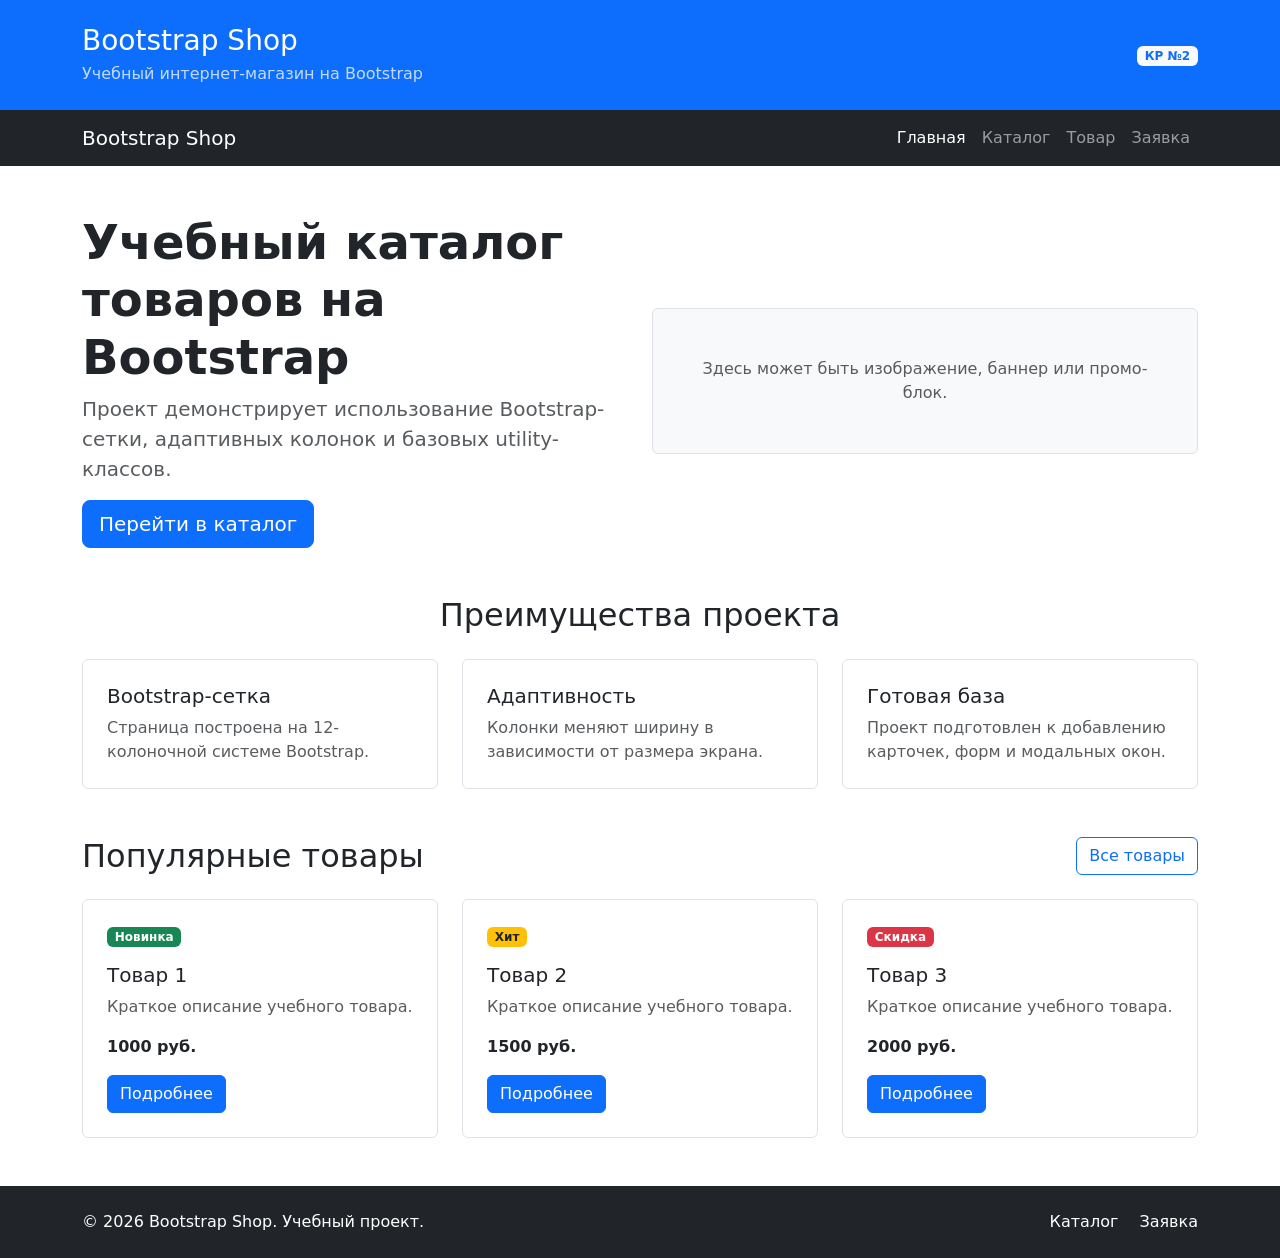
==== index.html @ 542859df "feat: create Bootstrap grid homepage" ====
<!DOCTYPE html>
<html lang="ru">
<head>
  <meta charset="UTF-8">
  <meta name="viewport" content="width=device-width, initial-scale=1.0">
  <title>Главная — Bootstrap Shop</title>
  <link
    href="https://cdn.jsdelivr.net/npm/bootstrap@5.3.3/dist/css/bootstrap.min.css"
    rel="stylesheet"
  >
  <link rel="stylesheet" href="css/custom.css">
</head>
<body>
  <header class="bg-primary text-white py-4">
    <div class="container">
      <div class="row align-items-center">
        <div class="col-12 col-md-8">
          <h1 class="h3 mb-1">Bootstrap Shop</h1>
          <p class="mb-0 opacity-75">
            Учебный интернет-магазин на Bootstrap
          </p>
        </div>
        <div class="col-12 col-md-4 text-md-end mt-3 mt-md-0">
          <span class="badge bg-light text-primary">
            КР №2
          </span>
        </div>
      </div>
    </div>
  </header>

  <nav class="navbar navbar-expand-lg navbar-dark bg-dark">
    <div class="container">
      <a class="navbar-brand" href="index.html">Bootstrap Shop</a>
      <button
        class="navbar-toggler"
        type="button"
        data-bs-toggle="collapse"
        data-bs-target="#mainNavbar"
        aria-controls="mainNavbar"
        aria-expanded="false"
        aria-label="Переключить навигацию"
      >
        <span class="navbar-toggler-icon"></span>
      </button>
      <div class="collapse navbar-collapse" id="mainNavbar">
        <ul class="navbar-nav ms-auto">
          <li class="nav-item">
            <a class="nav-link active" aria-current="page" href="index.html">
              Главная
            </a>
          </li>
          <li class="nav-item">
            <a class="nav-link" href="catalog.html">Каталог</a>
          </li>
          <li class="nav-item">
            <a class="nav-link" href="product.html">Товар</a>
          </li>
          <li class="nav-item">
            <a class="nav-link" href="order.html">Заявка</a>
          </li>
        </ul>
      </div>
    </div>
  </nav>

  <main>
    <section class="container my-5">
      <div class="row align-items-center g-4">
        <div class="col-12 col-lg-6">
          <h2 class="display-5 fw-bold">
            Учебный каталог товаров на Bootstrap
          </h2>
          <p class="lead text-muted">
            Проект демонстрирует использование Bootstrap-сетки,
            адаптивных колонок и базовых utility-классов.
          </p>
          <a class="btn btn-primary btn-lg" href="catalog.html">
            Перейти в каталог
          </a>
        </div>
        <div class="col-12 col-lg-6">
          <div class="placeholder-box p-5 bg-light border rounded text-center">
            <p class="mb-0 text-muted">
              Здесь может быть изображение, баннер или промо-блок.
            </p>
          </div>
        </div>
      </div>
    </section>

    <section class="container my-5">
      <h2 class="text-center mb-4">Преимущества проекта</h2>
      <div class="row g-4">
        <div class="col-12 col-md-4">
          <div class="p-4 border rounded h-100 bg-white">
            <h3 class="h5">Bootstrap-сетка</h3>
            <p class="mb-0 text-muted">
              Страница построена на 12-колоночной системе Bootstrap.
            </p>
          </div>
        </div>
        <div class="col-12 col-md-4">
          <div class="p-4 border rounded h-100 bg-white">
            <h3 class="h5">Адаптивность</h3>
            <p class="mb-0 text-muted">
              Колонки меняют ширину в зависимости от размера экрана.
            </p>
          </div>
        </div>
        <div class="col-12 col-md-4">
          <div class="p-4 border rounded h-100 bg-white">
            <h3 class="h5">Готовая база</h3>
            <p class="mb-0 text-muted">
              Проект подготовлен к добавлению карточек, форм и модальных окон.
            </p>
          </div>
        </div>
      </div>
    </section>

    <section class="container my-5">
      <div class="d-flex justify-content-between align-items-center mb-4">
        <h2 class="mb-0">Популярные товары</h2>
        <a class="btn btn-outline-primary" href="catalog.html">
          Все товары
        </a>
      </div>
      <div class="row g-4">
        <div class="col-12 col-md-6 col-lg-4">
          <div class="border rounded h-100 p-4">
            <span class="badge bg-success mb-3">Новинка</span>
            <h3 class="h5">Товар 1</h3>
            <p class="text-muted">
              Краткое описание учебного товара.
            </p>
            <p class="fw-bold mb-3">1000 руб.</p>
            <a class="btn btn-primary" href="product.html">
              Подробнее
            </a>
          </div>
        </div>
        <div class="col-12 col-md-6 col-lg-4">
          <div class="border rounded h-100 p-4">
            <span class="badge bg-warning text-dark mb-3">Хит</span>
            <h3 class="h5">Товар 2</h3>
            <p class="text-muted">
              Краткое описание учебного товара.
            </p>
            <p class="fw-bold mb-3">1500 руб.</p>
            <a class="btn btn-primary" href="product.html">
              Подробнее
            </a>
          </div>
        </div>
        <div class="col-12 col-md-6 col-lg-4">
          <div class="border rounded h-100 p-4">
            <span class="badge bg-danger mb-3">Скидка</span>
            <h3 class="h5">Товар 3</h3>
            <p class="text-muted">
              Краткое описание учебного товара.
            </p>
            <p class="fw-bold mb-3">2000 руб.</p>
            <a class="btn btn-primary" href="product.html">
              Подробнее
            </a>
          </div>
        </div>
      </div>
    </section>
  </main>

  <footer class="bg-dark text-white py-4 mt-5">
    <div class="container">
      <div class="row align-items-center g-3">
        <div class="col-12 col-md-6">
          <p class="mb-0">
            &copy; 2026 Bootstrap Shop. Учебный проект.
          </p>
        </div>
        <div class="col-12 col-md-6 text-md-end">
          <a class="text-white text-decoration-none me-3" href="catalog.html">
            Каталог
          </a>
          <a class="text-white text-decoration-none" href="order.html">
            Заявка
          </a>
        </div>
      </div>
    </div>
  </footer>

  <script
    src="https://cdn.jsdelivr.net/npm/bootstrap@5.3.3/dist/js/bootstrap.bundle.min.js">
  </script>
</body>
</html>
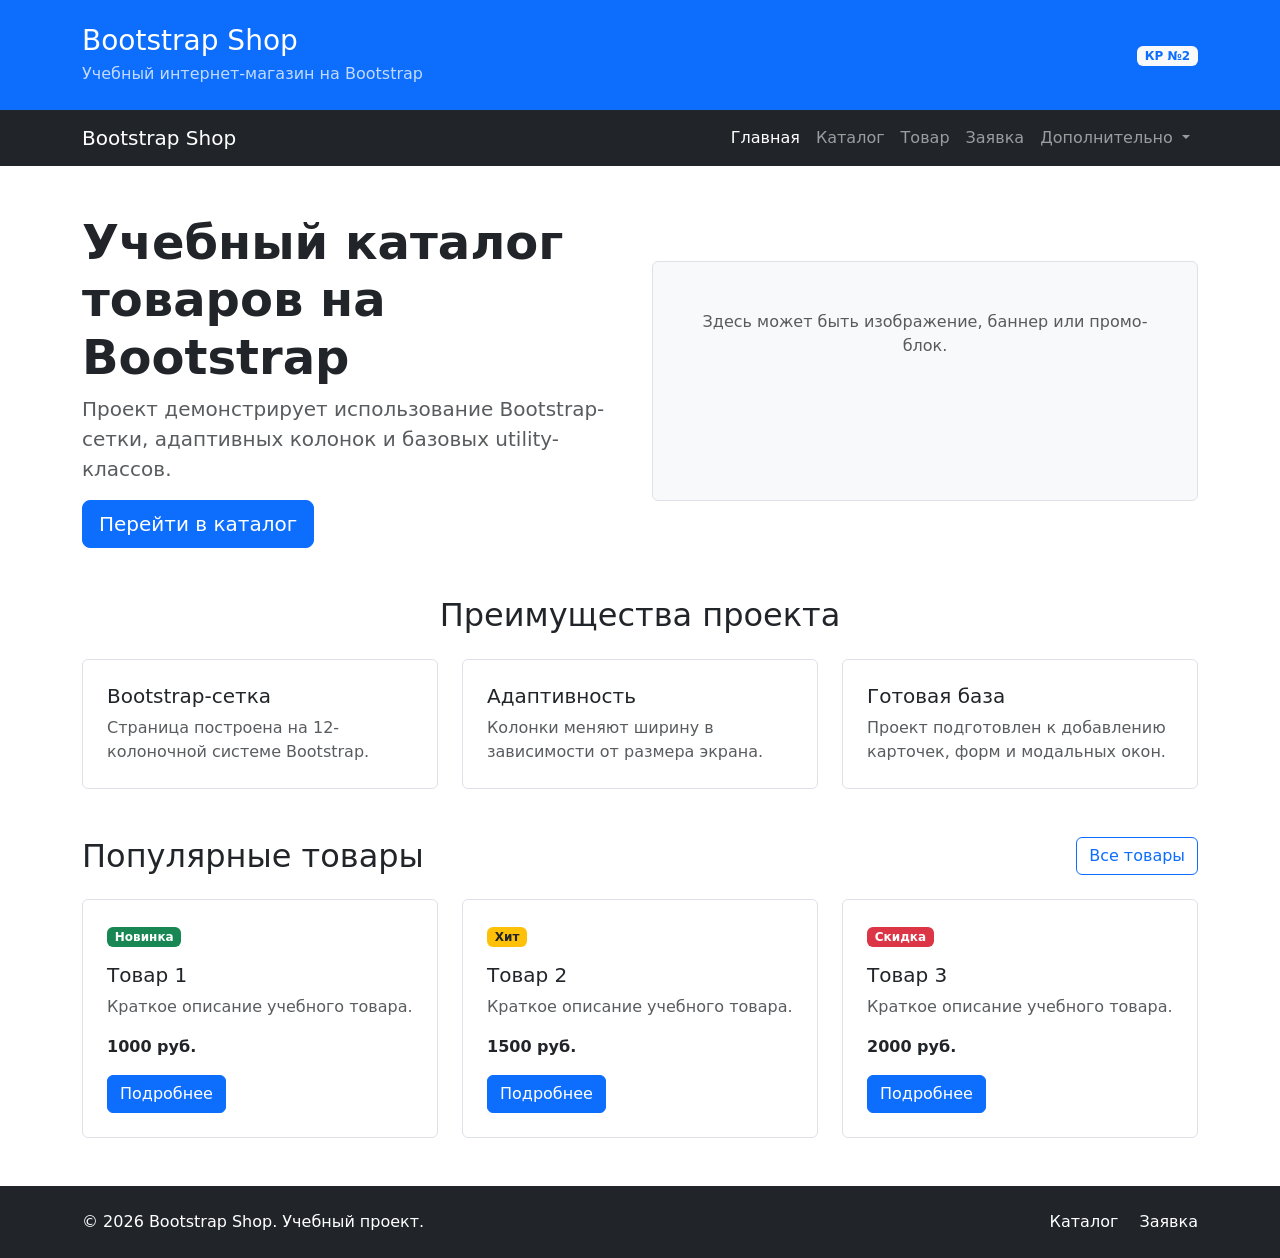
==== commit 77a3e190: "feat: add Bootstrap components pages" ====
--- a/index.html
+++ b/index.html
@@ -5,7 +5,7 @@
   <meta name="viewport" content="width=device-width, initial-scale=1.0">
   <title>Главная — Bootstrap Shop</title>
   <link
-    href="https://cdn.jsdelivr.net/npm/bootstrap@5.3.3/dist/css/bootstrap.min.css"
+    href="https://cdn.jsdelivr.net/npm/bootstrap@5.3.8/dist/css/bootstrap.min.css"
     rel="stylesheet"
   >
   <link rel="stylesheet" href="css/custom.css">
@@ -45,20 +45,34 @@
       </button>
       <div class="collapse navbar-collapse" id="mainNavbar">
         <ul class="navbar-nav ms-auto">
-          <li class="nav-item">
-            <a class="nav-link active" aria-current="page" href="index.html">
-              Главная
-            </a>
-          </li>
-          <li class="nav-item">
-            <a class="nav-link" href="catalog.html">Каталог</a>
-          </li>
-          <li class="nav-item">
-            <a class="nav-link" href="product.html">Товар</a>
-          </li>
-          <li class="nav-item">
-            <a class="nav-link" href="order.html">Заявка</a>
-          </li>
+        <li class="nav-item">
+          <a class="nav-link active" aria-current="page" href="index.html">Главная</a>
+        </li>
+        <li class="nav-item">
+          <a class="nav-link" href="catalog.html">Каталог</a>
+        </li>
+        <li class="nav-item">
+          <a class="nav-link" href="product.html">Товар</a>
+        </li>
+        <li class="nav-item">
+          <a class="nav-link" href="order.html">Заявка</a>
+        </li>
+        <li class="nav-item dropdown">
+          <a
+            class="nav-link dropdown-toggle"
+            href="#"
+            role="button"
+            data-bs-toggle="dropdown"
+            aria-expanded="false"
+          >
+            Дополнительно
+          </a>
+          <ul class="dropdown-menu">
+            <li><a class="dropdown-item" href="catalog.html">Все товары</a></li>
+            <li><a class="dropdown-item" href="order.html">Оформить заявку</a></li>
+            <li><a class="dropdown-item" href="index.html#popular">Популярное</a></li>
+          </ul>
+        </li>
         </ul>
       </div>
     </div>
@@ -119,7 +133,7 @@
       </div>
     </section>
 
-    <section class="container my-5">
+    <section class="container my-5" id="popular">
       <div class="d-flex justify-content-between align-items-center mb-4">
         <h2 class="mb-0">Популярные товары</h2>
         <a class="btn btn-outline-primary" href="catalog.html">
@@ -191,7 +205,7 @@
   </footer>
 
   <script
-    src="https://cdn.jsdelivr.net/npm/bootstrap@5.3.3/dist/js/bootstrap.bundle.min.js">
+    src="https://cdn.jsdelivr.net/npm/bootstrap@5.3.8/dist/js/bootstrap.bundle.min.js">
   </script>
 </body>
-</html>
+</html>
--- a/css/custom.css
+++ b/css/custom.css
@@ -0,0 +1,16 @@
+body {
+  min-height: 100vh;
+}
+
+.placeholder-box {
+  min-height: 240px;
+}
+
+.placeholder-image {
+  min-height: 320px;
+}
+
+.card-img-top {
+  height: 180px;
+  object-fit: cover;
+}
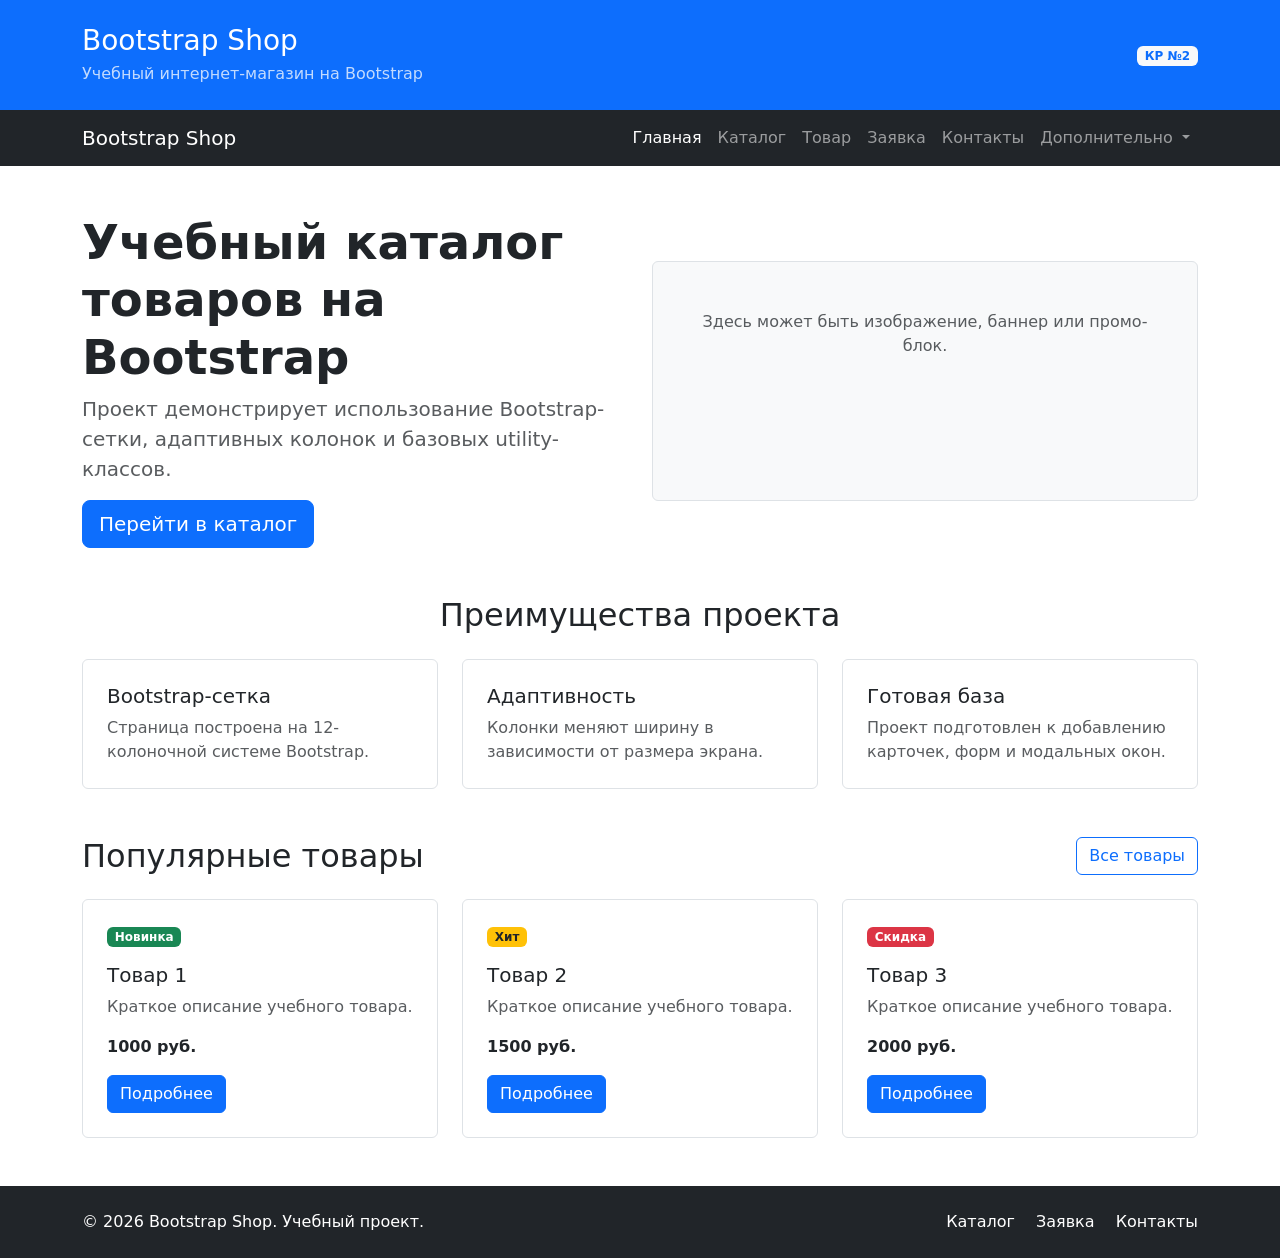
==== commit c03b3e9d: "fix: prepare Bootstrap project for submission" ====
--- a/index.html
+++ b/index.html
@@ -57,6 +57,9 @@
         <li class="nav-item">
           <a class="nav-link" href="order.html">Заявка</a>
         </li>
+        <li class="nav-item">
+          <a class="nav-link" href="contacts.html">Контакты</a>
+        </li>
         <li class="nav-item dropdown">
           <a
             class="nav-link dropdown-toggle"
@@ -196,8 +199,11 @@
           <a class="text-white text-decoration-none me-3" href="catalog.html">
             Каталог
           </a>
-          <a class="text-white text-decoration-none" href="order.html">
+          <a class="text-white text-decoration-none me-3" href="order.html">
             Заявка
+          </a>
+          <a class="text-white text-decoration-none" href="contacts.html">
+            Контакты
           </a>
         </div>
       </div>
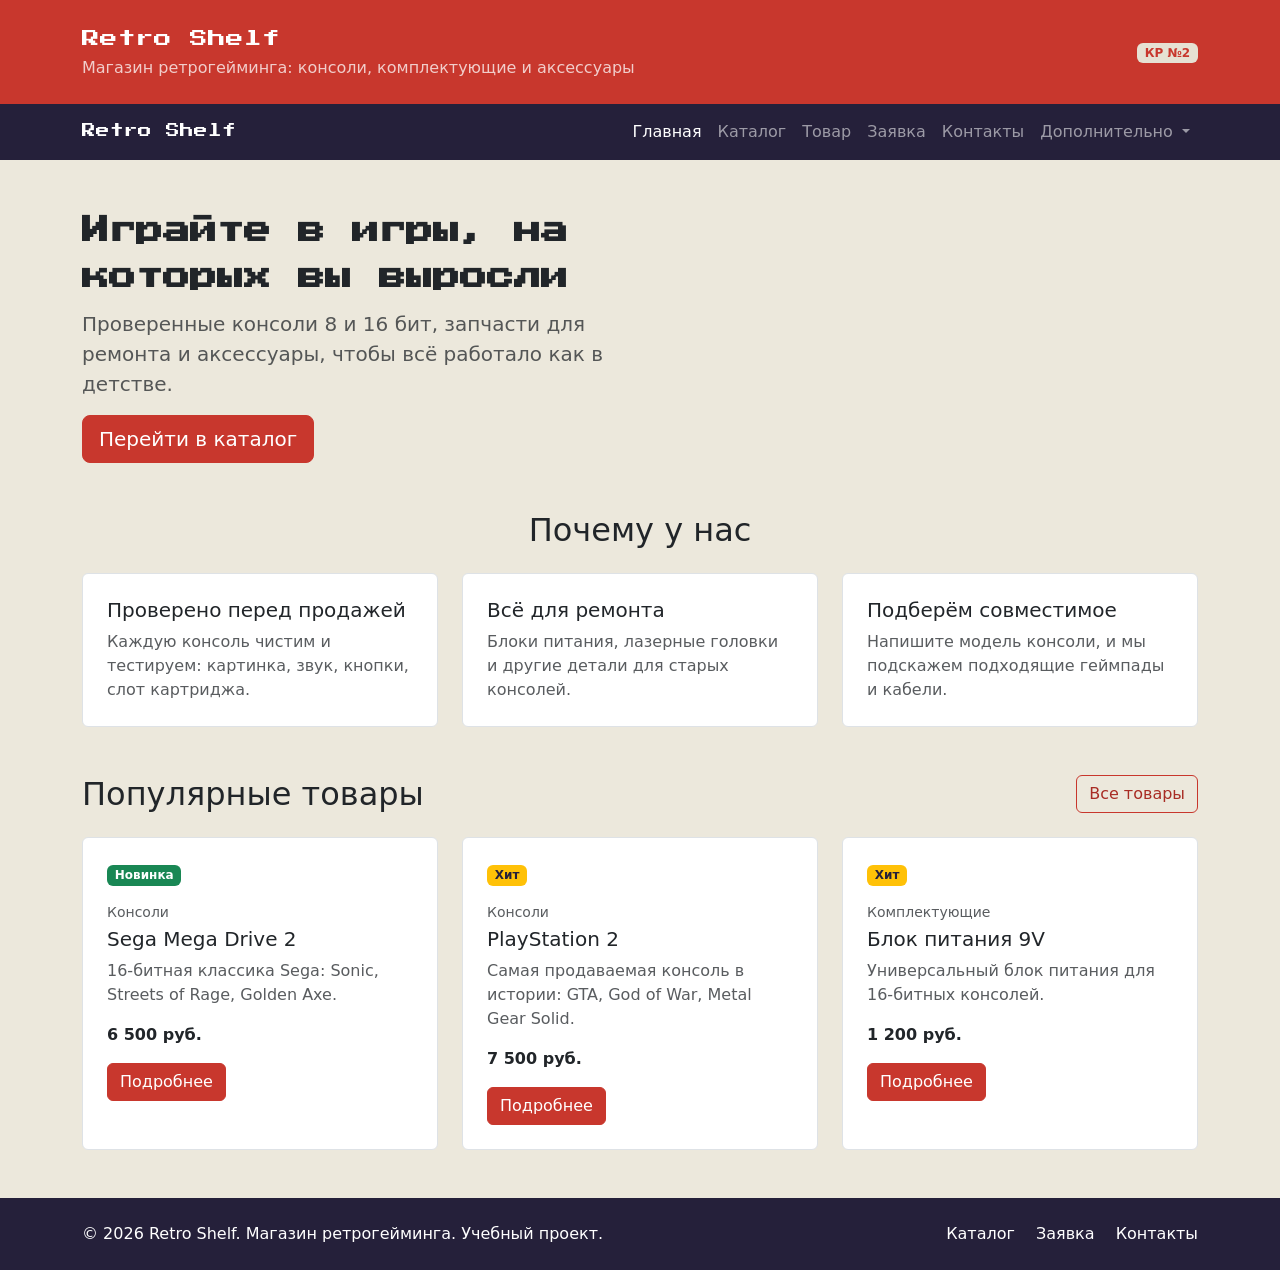
==== commit ce08e49f: "added consoles, accessories, components" ====
--- a/index.html
+++ b/index.html
@@ -3,11 +3,14 @@
 <head>
   <meta charset="UTF-8">
   <meta name="viewport" content="width=device-width, initial-scale=1.0">
-  <title>Главная — Bootstrap Shop</title>
+  <title>Главная — Retro Shelf</title>
   <link
     href="https://cdn.jsdelivr.net/npm/bootstrap@5.3.8/dist/css/bootstrap.min.css"
     rel="stylesheet"
   >
+  <link rel="preconnect" href="https://fonts.googleapis.com">
+  <link rel="preconnect" href="https://fonts.gstatic.com" crossorigin>
+  <link href="https://fonts.googleapis.com/css2?family=Press+Start+2P&display=swap" rel="stylesheet">
   <link rel="stylesheet" href="css/custom.css">
 </head>
 <body>
@@ -15,9 +18,9 @@
     <div class="container">
       <div class="row align-items-center">
         <div class="col-12 col-md-8">
-          <h1 class="h3 mb-1">Bootstrap Shop</h1>
+          <h1 class="h3 mb-1 font-pixel">Retro Shelf</h1>
           <p class="mb-0 opacity-75">
-            Учебный интернет-магазин на Bootstrap
+            Магазин ретрогейминга: консоли, комплектующие и аксессуары
           </p>
         </div>
         <div class="col-12 col-md-4 text-md-end mt-3 mt-md-0">
@@ -31,7 +34,7 @@
 
   <nav class="navbar navbar-expand-lg navbar-dark bg-dark">
     <div class="container">
-      <a class="navbar-brand" href="index.html">Bootstrap Shop</a>
+      <a class="navbar-brand font-pixel" href="index.html">Retro Shelf</a>
       <button
         class="navbar-toggler"
         type="button"
@@ -85,51 +88,44 @@
     <section class="container my-5">
       <div class="row align-items-center g-4">
         <div class="col-12 col-lg-6">
-          <h2 class="display-5 fw-bold">
-            Учебный каталог товаров на Bootstrap
+          <h2 class="display-5 fw-bold font-pixel hero-title">
+            Играйте в игры, на которых вы выросли
           </h2>
           <p class="lead text-muted">
-            Проект демонстрирует использование Bootstrap-сетки,
-            адаптивных колонок и базовых utility-классов.
+            Проверенные консоли 8 и 16 бит, запчасти для ремонта
+            и аксессуары, чтобы всё работало как в детстве.
           </p>
           <a class="btn btn-primary btn-lg" href="catalog.html">
             Перейти в каталог
           </a>
         </div>
-        <div class="col-12 col-lg-6">
-          <div class="placeholder-box p-5 bg-light border rounded text-center">
-            <p class="mb-0 text-muted">
-              Здесь может быть изображение, баннер или промо-блок.
-            </p>
-          </div>
-        </div>
       </div>
     </section>
 
     <section class="container my-5">
-      <h2 class="text-center mb-4">Преимущества проекта</h2>
+      <h2 class="text-center mb-4">Почему у нас</h2>
       <div class="row g-4">
         <div class="col-12 col-md-4">
           <div class="p-4 border rounded h-100 bg-white">
-            <h3 class="h5">Bootstrap-сетка</h3>
+            <h3 class="h5">Проверено перед продажей</h3>
             <p class="mb-0 text-muted">
-              Страница построена на 12-колоночной системе Bootstrap.
+              Каждую консоль чистим и тестируем: картинка, звук, кнопки, слот картриджа.
             </p>
           </div>
         </div>
         <div class="col-12 col-md-4">
           <div class="p-4 border rounded h-100 bg-white">
-            <h3 class="h5">Адаптивность</h3>
+            <h3 class="h5">Всё для ремонта</h3>
             <p class="mb-0 text-muted">
-              Колонки меняют ширину в зависимости от размера экрана.
+              Блоки питания, лазерные головки и другие детали для старых консолей.
             </p>
           </div>
         </div>
         <div class="col-12 col-md-4">
           <div class="p-4 border rounded h-100 bg-white">
-            <h3 class="h5">Готовая база</h3>
+            <h3 class="h5">Подберём совместимое</h3>
             <p class="mb-0 text-muted">
-              Проект подготовлен к добавлению карточек, форм и модальных окон.
+              Напишите модель консоли, и мы подскажем подходящие геймпады и кабели.
             </p>
           </div>
         </div>
@@ -145,40 +141,43 @@
       </div>
       <div class="row g-4">
         <div class="col-12 col-md-6 col-lg-4">
-          <div class="border rounded h-100 p-4">
+          <div class="border rounded h-100 p-4 bg-white">
             <span class="badge bg-success mb-3">Новинка</span>
-            <h3 class="h5">Товар 1</h3>
+            <p class="small text-muted mb-1">Консоли</p>
+            <h3 class="h5">Sega Mega Drive 2</h3>
             <p class="text-muted">
-              Краткое описание учебного товара.
-            </p>
-            <p class="fw-bold mb-3">1000 руб.</p>
-            <a class="btn btn-primary" href="product.html">
+              16-битная классика Sega: Sonic, Streets of Rage, Golden Axe.
+            </p>
+            <p class="fw-bold mb-3">6&nbsp;500 руб.</p>
+            <a class="btn btn-primary" href="product.html#mega-drive-2">
               Подробнее
             </a>
           </div>
         </div>
         <div class="col-12 col-md-6 col-lg-4">
-          <div class="border rounded h-100 p-4">
+          <div class="border rounded h-100 p-4 bg-white">
             <span class="badge bg-warning text-dark mb-3">Хит</span>
-            <h3 class="h5">Товар 2</h3>
+            <p class="small text-muted mb-1">Консоли</p>
+            <h3 class="h5">PlayStation 2</h3>
             <p class="text-muted">
-              Краткое описание учебного товара.
-            </p>
-            <p class="fw-bold mb-3">1500 руб.</p>
-            <a class="btn btn-primary" href="product.html">
+              Самая продаваемая консоль в истории: GTA, God of War, Metal Gear Solid.
+            </p>
+            <p class="fw-bold mb-3">7&nbsp;500 руб.</p>
+            <a class="btn btn-primary" href="product.html#ps2">
               Подробнее
             </a>
           </div>
         </div>
         <div class="col-12 col-md-6 col-lg-4">
-          <div class="border rounded h-100 p-4">
-            <span class="badge bg-danger mb-3">Скидка</span>
-            <h3 class="h5">Товар 3</h3>
+          <div class="border rounded h-100 p-4 bg-white">
+            <span class="badge bg-warning text-dark mb-3">Хит</span>
+            <p class="small text-muted mb-1">Комплектующие</p>
+            <h3 class="h5">Блок питания 9V</h3>
             <p class="text-muted">
-              Краткое описание учебного товара.
-            </p>
-            <p class="fw-bold mb-3">2000 руб.</p>
-            <a class="btn btn-primary" href="product.html">
+              Универсальный блок питания для 16-битных консолей.
+            </p>
+            <p class="fw-bold mb-3">1&nbsp;200 руб.</p>
+            <a class="btn btn-primary" href="product.html#psu-9v">
               Подробнее
             </a>
           </div>
@@ -192,7 +191,7 @@
       <div class="row align-items-center g-3">
         <div class="col-12 col-md-6">
           <p class="mb-0">
-            &copy; 2026 Bootstrap Shop. Учебный проект.
+            &copy; 2026 Retro Shelf. Магазин ретрогейминга. Учебный проект.
           </p>
         </div>
         <div class="col-12 col-md-6 text-md-end">
--- a/css/custom.css
+++ b/css/custom.css
@@ -1,5 +1,75 @@
+/* Палитра: корпус SNES, индиго CRT-экрана, красный как кнопка NES */
+:root {
+  --bs-primary: #c8372d;
+  --bs-primary-rgb: 200, 55, 45;
+  --bs-dark: #25203a;
+  --bs-dark-rgb: 37, 32, 58;
+  --bs-light-rgb: 230, 225, 211;
+  --bs-link-color: #a82c24;
+  --bs-link-color-rgb: 168, 44, 36;
+  --bs-link-hover-color: #8a231d;
+  --bs-link-hover-color-rgb: 138, 35, 29;
+}
+
 body {
   min-height: 100vh;
+  background-color: #ece8dc;
+}
+
+.btn-primary {
+  --bs-btn-bg: #c8372d;
+  --bs-btn-border-color: #c8372d;
+  --bs-btn-hover-bg: #a82c24;
+  --bs-btn-hover-border-color: #a82c24;
+  --bs-btn-active-bg: #8a231d;
+  --bs-btn-active-border-color: #8a231d;
+  --bs-btn-disabled-bg: #c8372d;
+  --bs-btn-disabled-border-color: #c8372d;
+}
+
+.btn-outline-primary {
+  --bs-btn-color: #a82c24;
+  --bs-btn-border-color: #c8372d;
+  --bs-btn-hover-bg: #c8372d;
+  --bs-btn-hover-border-color: #c8372d;
+  --bs-btn-active-bg: #a82c24;
+  --bs-btn-active-border-color: #a82c24;
+}
+
+.nav-tabs .nav-link {
+  color: #a82c24;
+}
+
+.nav-tabs .nav-link.active {
+  color: #25203a;
+}
+
+.font-pixel {
+  font-family: "Press Start 2P", "Courier New", monospace;
+  line-height: 1.6;
+  letter-spacing: 0;
+}
+
+.navbar-brand.font-pixel {
+  font-size: 0.85rem;
+}
+
+h1.font-pixel {
+  font-size: 1.1rem;
+}
+
+.hero-title {
+  font-size: clamp(1.1rem, 2.6vw, 1.7rem);
+  line-height: 1.7;
+}
+
+/* Заглушка под фото: клетчатый фон, заменяется на <img> */
+.product-photo {
+  display: flex;
+  align-items: center;
+  justify-content: center;
+  color: #6b6558;
+  background: conic-gradient(#d8d2c0 25%, #e6e1d3 0 50%, #d8d2c0 0 75%, #e6e1d3 0) 0 0 / 24px 24px;
 }
 
 .placeholder-box {
@@ -13,4 +83,37 @@
 .card-img-top {
   height: 180px;
   object-fit: cover;
+}
+
+.product-view {
+  display: none;
+}
+
+.product-view:target {
+  display: block;
+}
+
+#products:not(:has(.product-view:target)) > .product-view:first-child {
+  display: block;
+}
+
+/* Самостоятельные доработки */
+
+.card {
+  transition: transform 0.2s ease, box-shadow 0.2s ease;
+}
+
+.card:hover {
+  transform: translateY(-4px);
+  box-shadow: 0 0.5rem 1rem rgba(0, 0, 0, 0.15) !important;
+}
+
+@media (prefers-reduced-motion: reduce) {
+  .card {
+    transition: none;
+  }
+
+  .card:hover {
+    transform: none;
+  }
 }
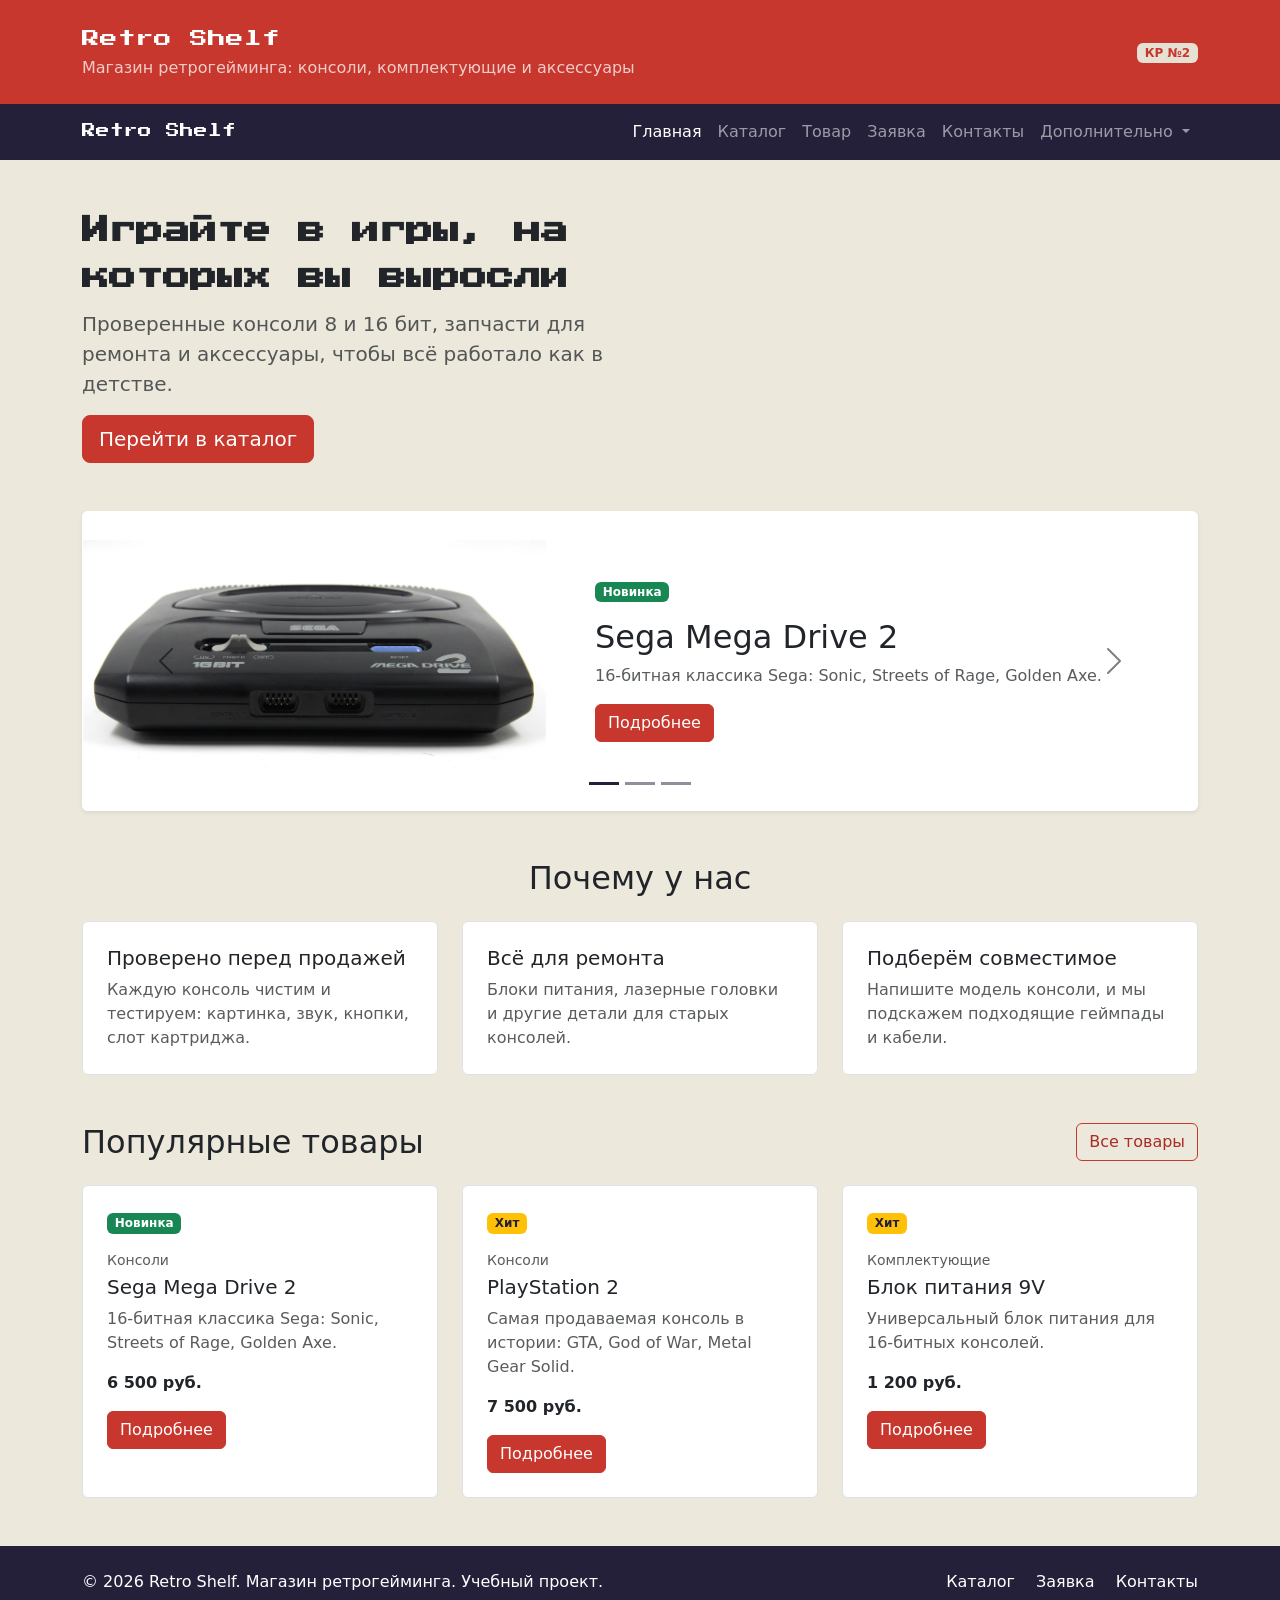
==== commit 42b88130: "доавблена карусель" ====
--- a/index.html
+++ b/index.html
@@ -102,6 +102,69 @@
       </div>
     </section>
 
+    <section class="container my-5" aria-label="Популярные товары">
+      <div id="productCarousel" class="carousel slide shop-carousel rounded shadow-sm" data-bs-ride="carousel" data-bs-interval="5000">
+        <div class="carousel-indicators">
+          <button type="button" data-bs-target="#productCarousel" data-bs-slide-to="0" class="active" aria-current="true" aria-label="Слайд 1"></button>
+          <button type="button" data-bs-target="#productCarousel" data-bs-slide-to="1" aria-label="Слайд 2"></button>
+          <button type="button" data-bs-target="#productCarousel" data-bs-slide-to="2" aria-label="Слайд 3"></button>
+        </div>
+
+        <div class="carousel-inner">
+          <div class="carousel-item active">
+            <div class="row align-items-center g-0">
+              <div class="col-12 col-md-5">
+                <img src="images/segamd2.jpeg" class="d-block w-100 shop-carousel__image" alt="Sega Mega Drive 2">
+              </div>
+              <div class="col-12 col-md-7 p-4 p-md-5">
+                <span class="badge bg-success mb-3">Новинка</span>
+                <h2>Sega Mega Drive 2</h2>
+                <p class="text-muted">16-битная классика Sega: Sonic, Streets of Rage, Golden Axe.</p>
+                <a class="btn btn-primary" href="product.html#mega-drive-2">Подробнее</a>
+              </div>
+            </div>
+          </div>
+
+          <div class="carousel-item">
+            <div class="row align-items-center g-0">
+              <div class="col-12 col-md-5">
+                <img src="images/ps2.jpg" class="d-block w-100 shop-carousel__image" alt="PlayStation 2">
+              </div>
+              <div class="col-12 col-md-7 p-4 p-md-5">
+                <span class="badge bg-warning text-dark mb-3">Хит</span>
+                <h2>PlayStation 2</h2>
+                <p class="text-muted">Популярная консоль для классических игр и приключений.</p>
+                <a class="btn btn-primary" href="product.html#ps2">Подробнее</a>
+              </div>
+            </div>
+          </div>
+
+          <div class="carousel-item">
+            <div class="row align-items-center g-0">
+              <div class="col-12 col-md-5">
+                <img src="images/3ds.jpeg" class="d-block w-100 shop-carousel__image" alt="Nintendo 3DS">
+              </div>
+              <div class="col-12 col-md-7 p-4 p-md-5">
+                <span class="badge bg-primary mb-3">Портативная консоль</span>
+                <h2>Nintendo 3DS</h2>
+                <p class="text-muted">Портативная консоль Nintendo с двумя экранами и 3D-режимом.</p>
+                <a class="btn btn-primary" href="product.html#nintendo-3ds">Подробнее</a>
+              </div>
+            </div>
+          </div>
+        </div>
+
+        <button class="carousel-control-prev" type="button" data-bs-target="#productCarousel" data-bs-slide="prev">
+          <span class="carousel-control-prev-icon" aria-hidden="true"></span>
+          <span class="visually-hidden">Предыдущий слайд</span>
+        </button>
+        <button class="carousel-control-next" type="button" data-bs-target="#productCarousel" data-bs-slide="next">
+          <span class="carousel-control-next-icon" aria-hidden="true"></span>
+          <span class="visually-hidden">Следующий слайд</span>
+        </button>
+      </div>
+    </section>
+
     <section class="container my-5">
       <h2 class="text-center mb-4">Почему у нас</h2>
       <div class="row g-4">
--- a/css/custom.css
+++ b/css/custom.css
@@ -116,4 +116,31 @@
   .card:hover {
     transform: none;
   }
-}+}
+
+/* Карусель Bootstrap на светлом фоне */
+.shop-carousel {
+  overflow: hidden;
+  background-color: #fff;
+}
+
+.shop-carousel__image {
+  height: 300px;
+  object-fit: contain;
+  background-color: #fff;
+}
+
+.shop-carousel .carousel-control-prev-icon,
+.shop-carousel .carousel-control-next-icon {
+  filter: invert(1) grayscale(100%);
+}
+
+.shop-carousel .carousel-indicators [data-bs-target] {
+  background-color: #25203a;
+}
+
+@media (max-width: 575.98px) {
+  .shop-carousel__image {
+    height: 220px;
+  }
+}
